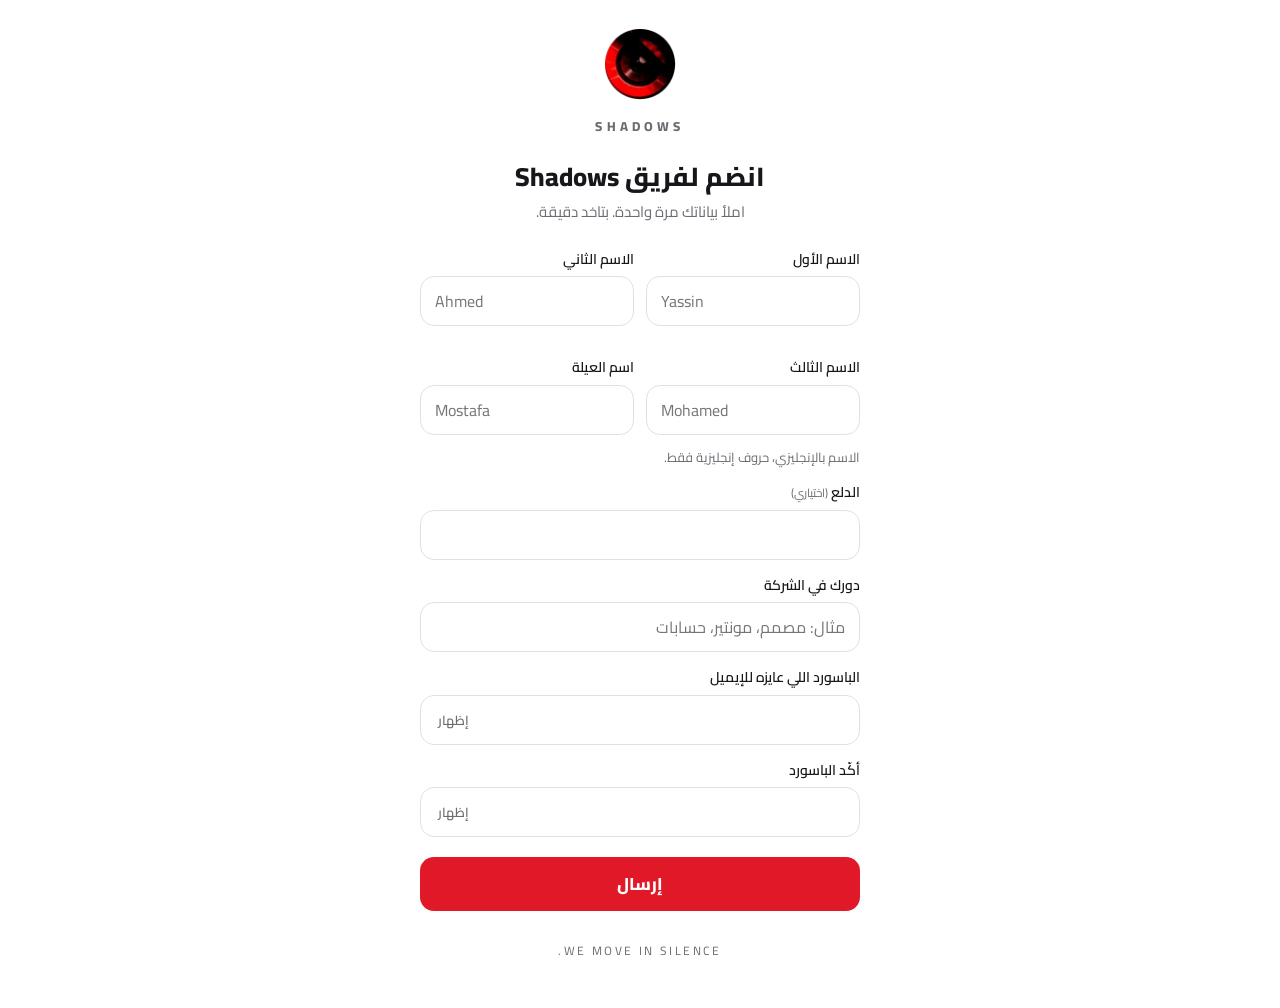
==== join.html @ 934eb567 "v33 standalone join form, encrypted, results page" ====
<!doctype html>
<html lang="ar" dir="rtl">
<head>
<meta charset="utf-8">
<meta name="viewport" content="width=device-width,initial-scale=1,viewport-fit=cover">
<meta name="robots" content="noindex,nofollow">
<title>Shadows | انضم للفريق</title>
<link rel="icon" href="assets/icon-192.png">
<link href="https://fonts.googleapis.com/css2?family=Cairo:wght@400;600;800&display=swap" rel="stylesheet">
<script>try{document.documentElement.dataset.theme=localStorage.getItem('crm.theme')||(matchMedia('(prefers-color-scheme:dark)').matches?'dark':'light')}catch(e){document.documentElement.dataset.theme='light'}</script>
<style>
:root{--bg:#fff;--fg:#17161A;--mut:#6F6A72;--ln:#E4E0E2;--red:#E11827;--pk:#FDE7E9}
html[data-theme=dark]{--bg:#0E0E10;--fg:#F2F0F1;--mut:#9A959C;--ln:#2A292E;--pk:#2C1015;color-scheme:dark}
*{box-sizing:border-box}
body{margin:0;background:var(--bg);color:var(--fg);font:400 16px/1.6 'Cairo',system-ui,sans-serif;min-height:100vh}
main{max-width:480px;margin:0 auto;padding:calc(env(safe-area-inset-top) + 28px) 20px 48px}
.eye{width:72px;height:72px;border-radius:50%;display:block;margin:0 auto 14px}
.brand{text-align:center;font:800 13px 'Cairo';letter-spacing:.32em;color:var(--mut);margin-bottom:22px}
h1{font:800 26px/1.3 'Cairo';margin:0 0 6px;text-align:center}
.lead{color:var(--mut);text-align:center;margin:0 0 24px;font-size:15px}
.g{display:grid;grid-template-columns:1fr 1fr;gap:12px}
label{display:block;margin:0 0 14px;font-weight:600;font-size:14px}
label small{color:var(--mut);font-weight:400}
input{width:100%;height:50px;margin-top:6px;padding:0 14px;font:400 16px 'Cairo',sans-serif;color:var(--fg);background:var(--bg);border:1px solid var(--ln);border-radius:14px;outline:0}
input:focus{border-color:var(--red)}
input.bad{border-color:var(--red);background:var(--pk)}
input.en{direction:ltr;text-align:left}
.pw{position:relative;display:block}.pw input{padding-left:66px!important}
.pw button{position:absolute;inset-inline-end:6px;top:12px;height:38px;padding:0 12px;border:0;background:transparent;color:var(--mut);font:600 13px 'Cairo';cursor:pointer}
.e{color:var(--red);font-size:13px;min-height:0;margin:4px 0 0;font-weight:400}
.btn{width:100%;height:54px;border:0;border-radius:14px;background:var(--red);color:#fff;font:800 17px 'Cairo';cursor:pointer;margin-top:6px}
.btn:disabled{opacity:.55}
.btn:active{transform:scale(.98)}
.ok{text-align:center;padding:40px 0}
.ok b{display:block;font:800 24px 'Cairo';margin-bottom:8px}
.ok p{color:var(--mut);margin:0}
.foot{text-align:center;color:var(--mut);font-size:12px;letter-spacing:.2em;margin-top:30px}
.note{color:var(--mut);font-size:13px;margin:-6px 0 14px}
</style>
</head>
<body>
<main id="m">
<img class="eye" src="assets/eye.webp?v=33" alt="" width="72" height="72">
<div class="brand">SHADOWS</div>
<form id="f" novalidate>
<h1>انضم لفريق Shadows</h1>
<p class="lead">املأ بياناتك مرة واحدة. بتاخد دقيقة.</p>
<div class="g">
<label>الاسم الأول<input class="en" name="n1" autocomplete="given-name" dir="ltr" placeholder="Yassin"><p class="e"></p></label>
<label>الاسم الثاني<input class="en" name="n2" dir="ltr" placeholder="Ahmed"><p class="e"></p></label>
<label>الاسم الثالث<input class="en" name="n3" dir="ltr" placeholder="Mohamed"><p class="e"></p></label>
<label>اسم العيلة<input class="en" name="n4" autocomplete="family-name" dir="ltr" placeholder="Mostafa"><p class="e"></p></label>
</div>
<p class="note">الاسم بالإنجليزي، حروف إنجليزية فقط.</p>
<label>الدلع <small>(اختياري)</small><input name="nick" autocomplete="nickname" maxlength="30"></label>
<label>دورك في الشركة<input name="role" maxlength="60" placeholder="مثال: مصمم، مونتير، حسابات"><p class="e"></p></label>
<label>الباسورد اللي عايزه للإيميل
<span class="pw"><input class="en" name="pw" type="password" autocomplete="new-password" dir="ltr"><button type="button" data-show>إظهار</button></span><p class="e"></p></label>
<label>أكّد الباسورد
<span class="pw"><input class="en" name="pw2" type="password" autocomplete="new-password" dir="ltr"><button type="button" data-show>إظهار</button></span><p class="e"></p></label>
<p class="e" id="top"></p>
<button class="btn" id="go" type="submit">إرسال</button>
</form>
<div class="foot">WE MOVE IN SILENCE.</div>
</main>
<script src="js/config.js?v=33"></script>
<script>
(function(){
var f=document.getElementById('f'),$=function(n){return f.elements[n]};
var LAT=/^[A-Za-z]+(?:[ '\-][A-Za-z]+)*$/;
function err(n,m){var i=$(n);i.classList.toggle('bad',!!m);var p=i.closest('label').querySelector('.e');if(p)p.textContent=m||''}
document.querySelectorAll('[data-show]').forEach(function(b){b.onclick=function(){var i=b.previousElementSibling,s=i.type==='password';i.type=s?'text':'password';b.textContent=s?'إخفاء':'إظهار'}});
['n1','n2','n3','n4'].forEach(function(n){$(n).addEventListener('input',function(){$(n).value=$(n).value.replace(/[^A-Za-z '\-]/g,'');err(n,'')})});
['role','pw','pw2'].forEach(function(n){$(n).addEventListener('input',function(){err(n,'')})});
function check(){
  var ok=true,v=function(n){return $(n).value.trim()};
  ['n1','n2','n3','n4'].forEach(function(n){if(!v(n)){err(n,'مطلوب');ok=false}else if(!LAT.test(v(n))){err(n,'حروف إنجليزية فقط');ok=false}});
  if(!v('role')){err('role','مطلوب');ok=false}
  var p=$('pw').value;
  if(p.length<8||p.length>64){err('pw','من ٨ إلى ٦٤ حرف');ok=false}
  if($('pw2').value!==p){err('pw2','الباسورد مش متطابق');ok=false}
  return ok}
function cap(s){return s.charAt(0).toUpperCase()+s.slice(1).toLowerCase()}
f.addEventListener('submit',async function(e){
  e.preventDefault();if(!check())return;
  var v=function(n){return $(n).value.trim()};
  var name=['n1','n2','n3','n4'].map(function(n){return cap(v(n))}).join(' ');
  var meta={name:name,nickname:v('nick')||null,job_title:v('role')};
  var go=document.getElementById('go');go.disabled=true;go.textContent='...';
  var top=document.getElementById('top');top.textContent='';
  try{
    var C=window.CRM_CONFIG||{};
    if(!(C.supabaseUrl&&C.supabaseKey)){ if(location.search.indexOf('preview')<0) throw new Error('closed'); }
    else{
      var base=C.supabaseUrl.replace(/\/$/,''),H={'apikey':C.supabaseKey,'Authorization':'Bearer '+C.supabaseKey,'Content-Type':'application/json'};
      var kr=await fetch(base+'/rest/v1/rpc/join_pubkey',{method:'POST',headers:H,body:'{}'});var pk=await kr.json();
      if(!kr.ok||!pk) throw new Error('closed');
      /* the password is encrypted here, in the browser, with a public key. Only Yassin's private key can open it. */
      var key=await crypto.subtle.importKey('spki',Uint8Array.from(atob(pk),function(c){return c.charCodeAt(0)}),{name:'RSA-OAEP',hash:'SHA-256'},false,['encrypt']);
      var ct=await crypto.subtle.encrypt({name:'RSA-OAEP'},key,new TextEncoder().encode($('pw').value));
      var enc=btoa(String.fromCharCode.apply(null,new Uint8Array(ct)));
      var r=await fetch(base+'/rest/v1/join_responses',{method:'POST',headers:Object.assign({'Prefer':'return=minimal'},H),body:JSON.stringify({full_name:name,nickname:meta.nickname,job_title:meta.job_title,enc_password:enc})});
      if(!r.ok) throw new Error('fail');
    }
    document.getElementById('m').innerHTML='<img class="eye" src="assets/eye.webp?v=33" alt="" width="72" height="72"><div class="ok"><b>تمام يا '+(meta.nickname||v('n1')).replace(/[<>&"]/g,'')+'</b><p>تم الاستلام. شكراً.</p></div><div class="foot">WE MOVE IN SILENCE.</div>';
  }catch(x){
    top.textContent=x.message==='closed'?'الفورم لسه مش مفتوح. جرّب بعدين.':'حصلت مشكلة. جرّب تاني.';
    go.disabled=false;go.textContent='إرسال'}
});
})();
</script>
</body>
</html>
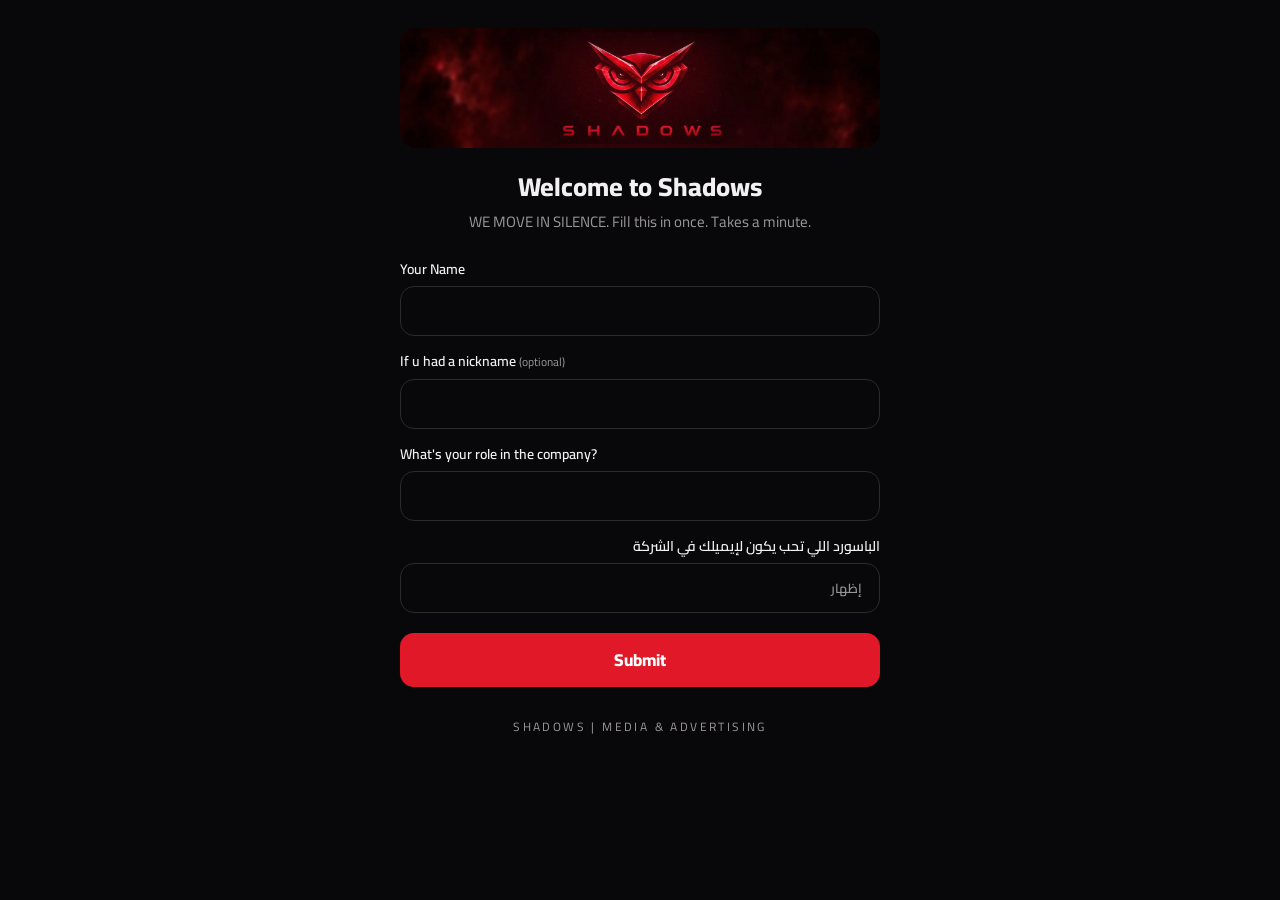
==== commit 0df89b44: "v35: join form = 4 questions, dark, logo header" ====
--- a/join.html
+++ b/join.html
@@ -1,19 +1,20 @@
 <!doctype html>
-<html lang="ar" dir="rtl">
+<html lang="en" dir="ltr">
 <head>
 <meta charset="utf-8">
 <meta name="viewport" content="width=device-width,initial-scale=1,viewport-fit=cover">
 <meta name="robots" content="noindex,nofollow">
-<title>Shadows | انضم للفريق</title>
+<title>Shadows | Team Onboarding</title>
 <link rel="icon" href="assets/icon-192.png">
 <link href="https://fonts.googleapis.com/css2?family=Cairo:wght@400;600;800&display=swap" rel="stylesheet">
-<script>try{document.documentElement.dataset.theme=localStorage.getItem('crm.theme')||(matchMedia('(prefers-color-scheme:dark)').matches?'dark':'light')}catch(e){document.documentElement.dataset.theme='light'}</script>
+<script>document.documentElement.dataset.theme='dark'</script>
 <style>
 :root{--bg:#fff;--fg:#17161A;--mut:#6F6A72;--ln:#E4E0E2;--red:#E11827;--pk:#FDE7E9}
-html[data-theme=dark]{--bg:#0E0E10;--fg:#F2F0F1;--mut:#9A959C;--ln:#2A292E;--pk:#2C1015;color-scheme:dark}
+html[data-theme=dark]{--bg:#08080A;--fg:#F2F0F1;--mut:#9A959C;--ln:#2A292E;--pk:#2C1015;color-scheme:dark}
 *{box-sizing:border-box}
 body{margin:0;background:var(--bg);color:var(--fg);font:400 16px/1.6 'Cairo',system-ui,sans-serif;min-height:100vh}
-main{max-width:480px;margin:0 auto;padding:calc(env(safe-area-inset-top) + 28px) 20px 48px}
+main{max-width:520px;margin:0 auto;padding:calc(env(safe-area-inset-top) + 28px) 20px 48px}
+.hero{width:100%;height:auto;border-radius:16px;display:block;margin:0 0 22px}
 .eye{width:72px;height:72px;border-radius:50%;display:block;margin:0 auto 14px}
 .brand{text-align:center;font:800 13px 'Cairo';letter-spacing:.32em;color:var(--mut);margin-bottom:22px}
 h1{font:800 26px/1.3 'Cairo';margin:0 0 6px;text-align:center}
@@ -25,8 +26,8 @@
 input:focus{border-color:var(--red)}
 input.bad{border-color:var(--red);background:var(--pk)}
 input.en{direction:ltr;text-align:left}
-.pw{position:relative;display:block}.pw input{padding-left:66px!important}
-.pw button{position:absolute;inset-inline-end:6px;top:12px;height:38px;padding:0 12px;border:0;background:transparent;color:var(--mut);font:600 13px 'Cairo';cursor:pointer}
+.pw{position:relative;display:block}.pw input{padding-right:70px!important}
+.pw button{position:absolute;right:6px;top:12px;height:38px;padding:0 12px;border:0;background:transparent;color:var(--mut);font:600 13px 'Cairo';cursor:pointer}
 .e{color:var(--red);font-size:13px;min-height:0;margin:4px 0 0;font-weight:400}
 .btn{width:100%;height:54px;border:0;border-radius:14px;background:var(--red);color:#fff;font:800 17px 'Cairo';cursor:pointer;margin-top:6px}
 .btn:disabled{opacity:.55}
@@ -40,51 +41,38 @@
 </head>
 <body>
 <main id="m">
-<img class="eye" src="assets/eye.webp?v=33" alt="" width="72" height="72">
-<div class="brand">SHADOWS</div>
+<img class="hero" src="assets/join-header.webp?v=35" alt="Shadows" width="1600" height="400">
 <form id="f" novalidate>
-<h1>انضم لفريق Shadows</h1>
-<p class="lead">املأ بياناتك مرة واحدة. بتاخد دقيقة.</p>
-<div class="g">
-<label>الاسم الأول<input class="en" name="n1" autocomplete="given-name" dir="ltr" placeholder="Yassin"><p class="e"></p></label>
-<label>الاسم الثاني<input class="en" name="n2" dir="ltr" placeholder="Ahmed"><p class="e"></p></label>
-<label>الاسم الثالث<input class="en" name="n3" dir="ltr" placeholder="Mohamed"><p class="e"></p></label>
-<label>اسم العيلة<input class="en" name="n4" autocomplete="family-name" dir="ltr" placeholder="Mostafa"><p class="e"></p></label>
-</div>
-<p class="note">الاسم بالإنجليزي، حروف إنجليزية فقط.</p>
-<label>الدلع <small>(اختياري)</small><input name="nick" autocomplete="nickname" maxlength="30"></label>
-<label>دورك في الشركة<input name="role" maxlength="60" placeholder="مثال: مصمم، مونتير، حسابات"><p class="e"></p></label>
-<label>الباسورد اللي عايزه للإيميل
+<h1>Welcome to Shadows</h1>
+<p class="lead">WE MOVE IN SILENCE. Fill this in once. Takes a minute.</p>
+<label>Your Name<input class="en" name="name" autocomplete="name" dir="ltr"><p class="e"></p></label>
+<label>If u had a nickname <small>(optional)</small><input name="nick" autocomplete="nickname" maxlength="30"></label>
+<label>What's your role in the company?<input class="en" name="role" maxlength="60" dir="ltr"><p class="e"></p></label>
+<label dir="rtl">الباسورد اللي تحب يكون لإيميلك في الشركة
 <span class="pw"><input class="en" name="pw" type="password" autocomplete="new-password" dir="ltr"><button type="button" data-show>إظهار</button></span><p class="e"></p></label>
-<label>أكّد الباسورد
-<span class="pw"><input class="en" name="pw2" type="password" autocomplete="new-password" dir="ltr"><button type="button" data-show>إظهار</button></span><p class="e"></p></label>
 <p class="e" id="top"></p>
-<button class="btn" id="go" type="submit">إرسال</button>
+<button class="btn" id="go" type="submit">Submit</button>
 </form>
-<div class="foot">WE MOVE IN SILENCE.</div>
+<div class="foot">SHADOWS | MEDIA &amp; ADVERTISING</div>
 </main>
-<script src="js/config.js?v=33"></script>
+<script src="js/config.js?v=35"></script>
 <script>
 (function(){
 var f=document.getElementById('f'),$=function(n){return f.elements[n]};
-var LAT=/^[A-Za-z]+(?:[ '\-][A-Za-z]+)*$/;
 function err(n,m){var i=$(n);i.classList.toggle('bad',!!m);var p=i.closest('label').querySelector('.e');if(p)p.textContent=m||''}
 document.querySelectorAll('[data-show]').forEach(function(b){b.onclick=function(){var i=b.previousElementSibling,s=i.type==='password';i.type=s?'text':'password';b.textContent=s?'إخفاء':'إظهار'}});
-['n1','n2','n3','n4'].forEach(function(n){$(n).addEventListener('input',function(){$(n).value=$(n).value.replace(/[^A-Za-z '\-]/g,'');err(n,'')})});
-['role','pw','pw2'].forEach(function(n){$(n).addEventListener('input',function(){err(n,'')})});
+['name','role','pw'].forEach(function(n){$(n).addEventListener('input',function(){err(n,'')})});
 function check(){
   var ok=true,v=function(n){return $(n).value.trim()};
-  ['n1','n2','n3','n4'].forEach(function(n){if(!v(n)){err(n,'مطلوب');ok=false}else if(!LAT.test(v(n))){err(n,'حروف إنجليزية فقط');ok=false}});
-  if(!v('role')){err('role','مطلوب');ok=false}
+  if(v('name').length<3){err('name','Required');ok=false}
+  if(!v('role')){err('role','Required');ok=false}
   var p=$('pw').value;
-  if(p.length<8||p.length>64){err('pw','من ٨ إلى ٦٤ حرف');ok=false}
-  if($('pw2').value!==p){err('pw2','الباسورد مش متطابق');ok=false}
+  if(p.length<8||p.length>64){err('pw','8 to 64 characters');ok=false}
   return ok}
-function cap(s){return s.charAt(0).toUpperCase()+s.slice(1).toLowerCase()}
 f.addEventListener('submit',async function(e){
   e.preventDefault();if(!check())return;
   var v=function(n){return $(n).value.trim()};
-  var name=['n1','n2','n3','n4'].map(function(n){return cap(v(n))}).join(' ');
+  var name=v('name').replace(/\s+/g,' ');
   var meta={name:name,nickname:v('nick')||null,job_title:v('role')};
   var go=document.getElementById('go');go.disabled=true;go.textContent='...';
   var top=document.getElementById('top');top.textContent='';
@@ -102,10 +90,10 @@
       var r=await fetch(base+'/rest/v1/join_responses',{method:'POST',headers:Object.assign({'Prefer':'return=minimal'},H),body:JSON.stringify({full_name:name,nickname:meta.nickname,job_title:meta.job_title,enc_password:enc})});
       if(!r.ok) throw new Error('fail');
     }
-    document.getElementById('m').innerHTML='<img class="eye" src="assets/eye.webp?v=33" alt="" width="72" height="72"><div class="ok"><b>تمام يا '+(meta.nickname||v('n1')).replace(/[<>&"]/g,'')+'</b><p>تم الاستلام. شكراً.</p></div><div class="foot">WE MOVE IN SILENCE.</div>';
+    document.getElementById('m').innerHTML='<img class="eye" src="assets/eye.webp?v=35" alt="" width="72" height="72"><div class="ok"><b>Welcome, '+(meta.nickname||name.split(' ')[0]).replace(/[<>&"]/g,'')+'</b><p>Received. Thank you.</p></div><div class="foot">WE MOVE IN SILENCE.</div>';
   }catch(x){
-    top.textContent=x.message==='closed'?'الفورم لسه مش مفتوح. جرّب بعدين.':'حصلت مشكلة. جرّب تاني.';
-    go.disabled=false;go.textContent='إرسال'}
+    top.textContent=x.message==='closed'?'The form is not open yet. Try again later.':'Something went wrong. Try again.';
+    go.disabled=false;go.textContent='Submit'}
 });
 })();
 </script>
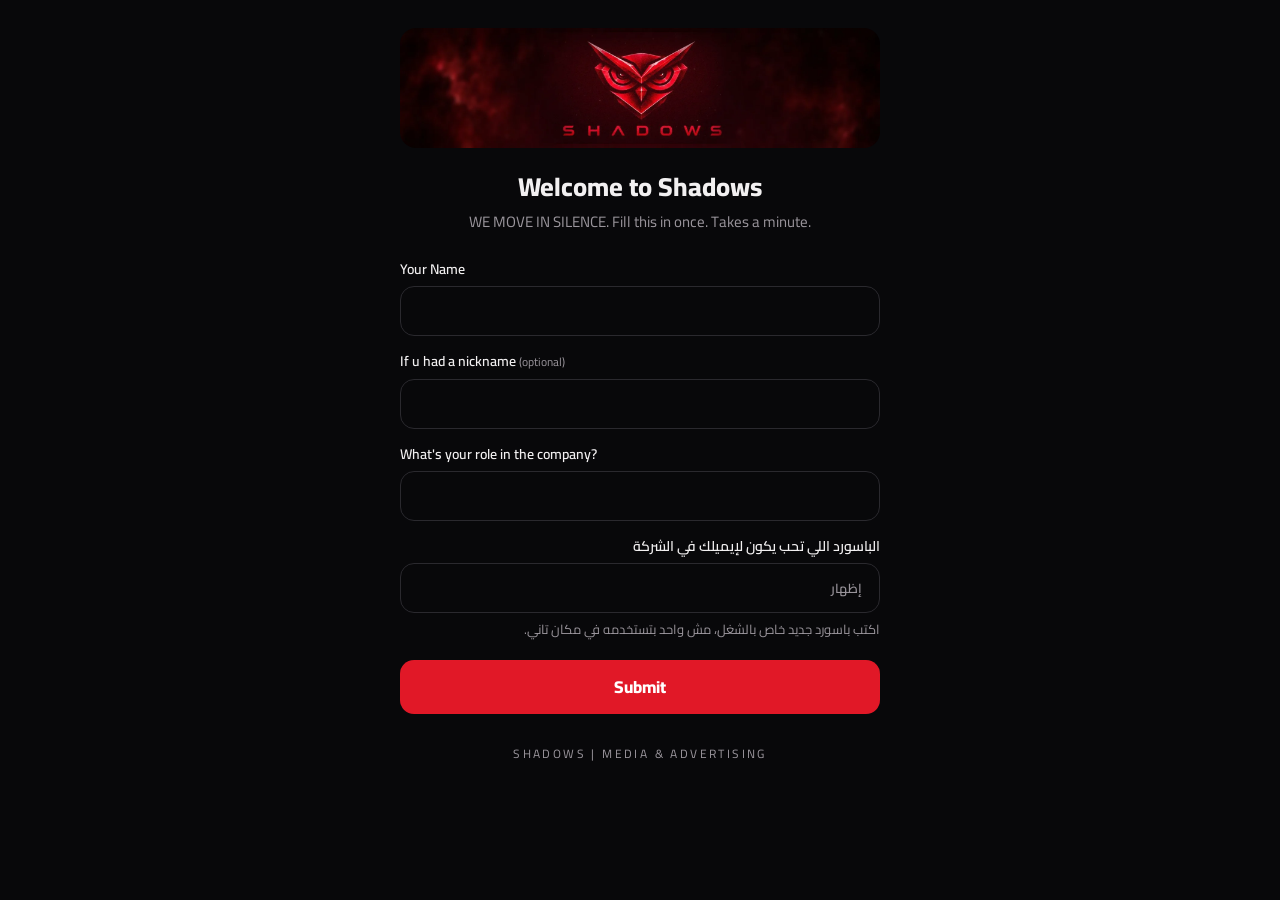
==== commit eb6380ee: "join: password hint" ====
--- a/join.html
+++ b/join.html
@@ -22,6 +22,7 @@
 .g{display:grid;grid-template-columns:1fr 1fr;gap:12px}
 label{display:block;margin:0 0 14px;font-weight:600;font-size:14px}
 label small{color:var(--mut);font-weight:400}
+label small.hint{display:block;margin:6px 0 0;font-size:13px}
 input{width:100%;height:50px;margin-top:6px;padding:0 14px;font:400 16px 'Cairo',sans-serif;color:var(--fg);background:var(--bg);border:1px solid var(--ln);border-radius:14px;outline:0}
 input:focus{border-color:var(--red)}
 input.bad{border-color:var(--red);background:var(--pk)}
@@ -49,13 +50,13 @@
 <label>If u had a nickname <small>(optional)</small><input name="nick" autocomplete="nickname" maxlength="30"></label>
 <label>What's your role in the company?<input class="en" name="role" maxlength="60" dir="ltr"><p class="e"></p></label>
 <label dir="rtl">الباسورد اللي تحب يكون لإيميلك في الشركة
-<span class="pw"><input class="en" name="pw" type="password" autocomplete="new-password" dir="ltr"><button type="button" data-show>إظهار</button></span><p class="e"></p></label>
+<span class="pw"><input class="en" name="pw" type="password" autocomplete="new-password" dir="ltr"><button type="button" data-show>إظهار</button></span><small class="hint" dir="rtl">اكتب باسورد جديد خاص بالشغل، مش واحد بتستخدمه في مكان تاني.</small><p class="e"></p></label>
 <p class="e" id="top"></p>
 <button class="btn" id="go" type="submit">Submit</button>
 </form>
 <div class="foot">SHADOWS | MEDIA &amp; ADVERTISING</div>
 </main>
-<script src="js/config.js?v=35"></script>
+<script src="js/join-config.js?v=36"></script>
 <script>
 (function(){
 var f=document.getElementById('f'),$=function(n){return f.elements[n]};
@@ -64,7 +65,7 @@
 ['name','role','pw'].forEach(function(n){$(n).addEventListener('input',function(){err(n,'')})});
 function check(){
   var ok=true,v=function(n){return $(n).value.trim()};
-  if(v('name').length<3){err('name','Required');ok=false}
+  if(v('name').length<5){err('name','Required (5 characters or more)');ok=false}
   if(!v('role')){err('role','Required');ok=false}
   var p=$('pw').value;
   if(p.length<8||p.length>64){err('pw','8 to 64 characters');ok=false}
@@ -77,7 +78,7 @@
   var go=document.getElementById('go');go.disabled=true;go.textContent='...';
   var top=document.getElementById('top');top.textContent='';
   try{
-    var C=window.CRM_CONFIG||{};
+    var C=window.JOIN_CONFIG||{};
     if(!(C.supabaseUrl&&C.supabaseKey)){ if(location.search.indexOf('preview')<0) throw new Error('closed'); }
     else{
       var base=C.supabaseUrl.replace(/\/$/,''),H={'apikey':C.supabaseKey,'Authorization':'Bearer '+C.supabaseKey,'Content-Type':'application/json'};
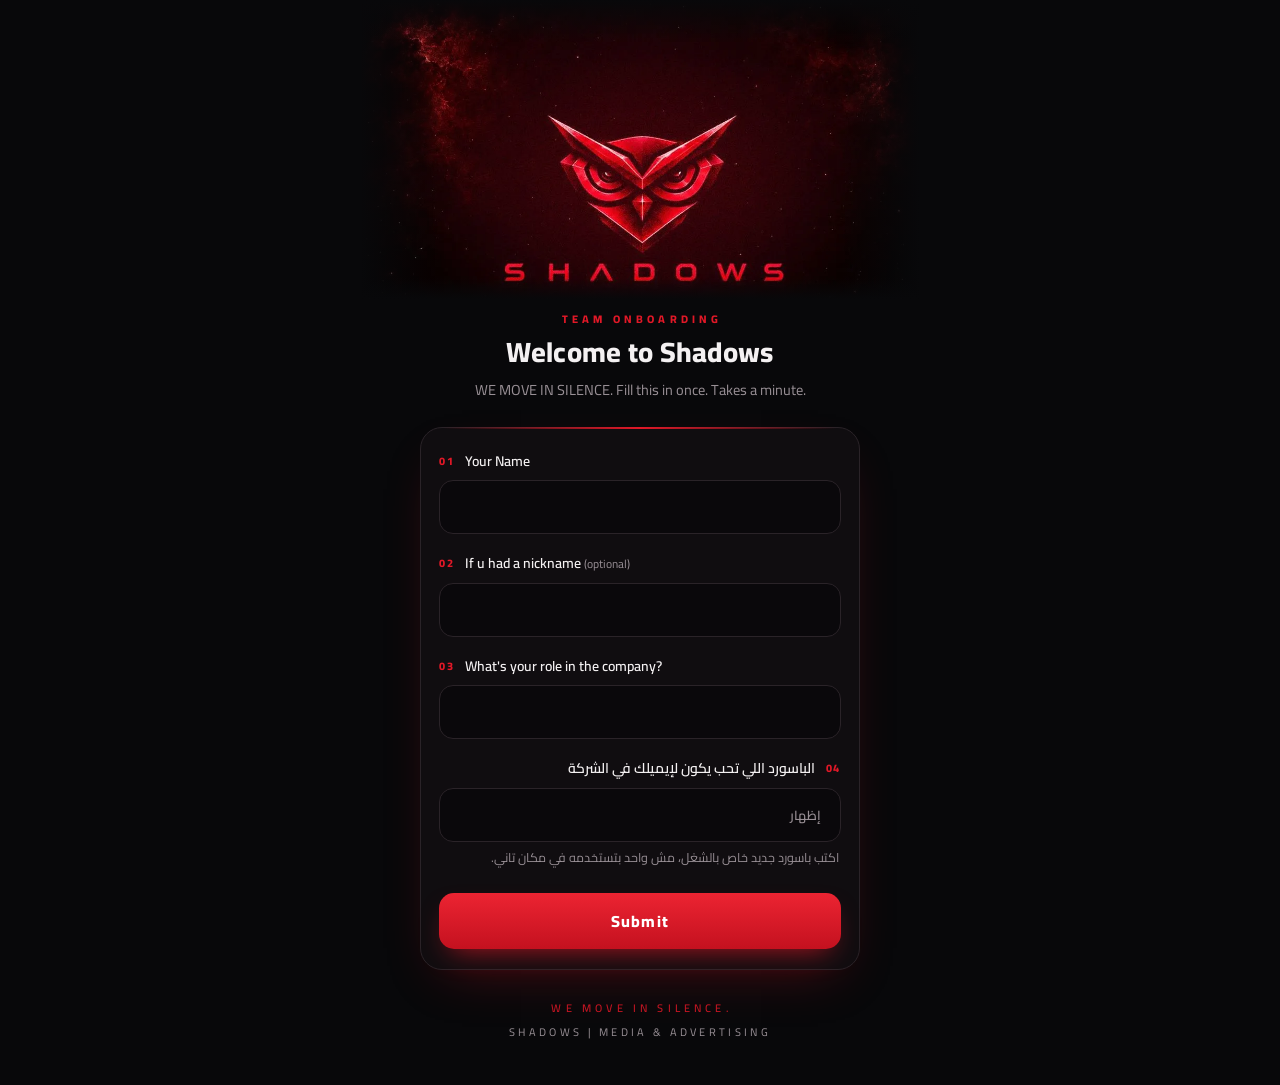
==== commit 452143ae: "v42: join form redesign" ====
--- a/join.html
+++ b/join.html
@@ -4,59 +4,74 @@
 <meta charset="utf-8">
 <meta name="viewport" content="width=device-width,initial-scale=1,viewport-fit=cover">
 <meta name="robots" content="noindex,nofollow">
+<meta name="theme-color" content="#08080A">
 <title>Shadows | Team Onboarding</title>
 <link rel="icon" href="assets/icon-192.png">
 <link href="https://fonts.googleapis.com/css2?family=Cairo:wght@400;600;800&display=swap" rel="stylesheet">
-<script>document.documentElement.dataset.theme='dark'</script>
 <style>
-:root{--bg:#fff;--fg:#17161A;--mut:#6F6A72;--ln:#E4E0E2;--red:#E11827;--pk:#FDE7E9}
-html[data-theme=dark]{--bg:#08080A;--fg:#F2F0F1;--mut:#9A959C;--ln:#2A292E;--pk:#2C1015;color-scheme:dark}
-*{box-sizing:border-box}
-body{margin:0;background:var(--bg);color:var(--fg);font:400 16px/1.6 'Cairo',system-ui,sans-serif;min-height:100vh}
-main{max-width:520px;margin:0 auto;padding:calc(env(safe-area-inset-top) + 28px) 20px 48px}
-.hero{width:100%;height:auto;border-radius:16px;display:block;margin:0 0 22px}
-.eye{width:72px;height:72px;border-radius:50%;display:block;margin:0 auto 14px}
-.brand{text-align:center;font:800 13px 'Cairo';letter-spacing:.32em;color:var(--mut);margin-bottom:22px}
-h1{font:800 26px/1.3 'Cairo';margin:0 0 6px;text-align:center}
-.lead{color:var(--mut);text-align:center;margin:0 0 24px;font-size:15px}
-.g{display:grid;grid-template-columns:1fr 1fr;gap:12px}
-label{display:block;margin:0 0 14px;font-weight:600;font-size:14px}
+:root{--bg:#08080A;--card:#100D10;--fg:#F4F1F2;--mut:#988F95;--ln:#2A2328;--red:#E11827;--red2:#910814}
+*{box-sizing:border-box;-webkit-tap-highlight-color:transparent}
+html{background:var(--bg);color-scheme:dark}
+body{margin:0;background:var(--bg);color:var(--fg);font:400 16px/1.6 'Cairo',system-ui,sans-serif;min-height:100vh;overflow-x:hidden}
+.hero{position:relative;max-width:560px;margin:0 auto;aspect-ratio:1072/572}
+.hero img{display:block;width:100%;height:100%;object-fit:cover}
+.hero:after{content:"";position:absolute;inset:0;background:linear-gradient(to bottom,var(--bg) 0,rgba(8,8,10,0) 14%,rgba(8,8,10,0) 93%,var(--bg) 100%),linear-gradient(to right,var(--bg) 0,rgba(8,8,10,0) 14%,rgba(8,8,10,0) 86%,var(--bg) 100%)}
+main{position:relative;max-width:480px;margin:10px auto 0;padding:0 20px calc(env(safe-area-inset-bottom) + 44px)}
+.kick{text-align:center;font:800 11px 'Cairo';letter-spacing:.38em;color:var(--red);margin:0 0 6px;text-indent:.38em}
+h1{font:800 28px/1.25 'Cairo';margin:0 0 8px;text-align:center;letter-spacing:.01em}
+.lead{color:var(--mut);text-align:center;margin:0 0 26px;font-size:14.5px}
+.card{background:var(--card);border:1px solid var(--ln);border-radius:22px;padding:22px 18px 20px;position:relative;box-shadow:0 20px 50px -24px rgba(225,24,39,.35)}
+.card:before{content:"";position:absolute;left:22px;right:22px;top:-1px;height:2px;border-radius:2px;background:linear-gradient(90deg,transparent,var(--red),transparent)}
+label{display:block;margin:0 0 18px;font-weight:600;font-size:14px;color:var(--fg)}
 label small{color:var(--mut);font-weight:400}
-label small.hint{display:block;margin:6px 0 0;font-size:13px}
-input{width:100%;height:50px;margin-top:6px;padding:0 14px;font:400 16px 'Cairo',sans-serif;color:var(--fg);background:var(--bg);border:1px solid var(--ln);border-radius:14px;outline:0}
-input:focus{border-color:var(--red)}
-input.bad{border-color:var(--red);background:var(--pk)}
+label small.hint{display:block;margin:7px 2px 0;font-size:12.5px;line-height:1.5}
+.n{display:inline-block;min-width:26px;font:800 11px 'Cairo';letter-spacing:.14em;color:var(--red);vertical-align:1px}
+input{width:100%;height:54px;margin-top:8px;padding:0 16px;font:400 16px 'Cairo',sans-serif;color:var(--fg);background:#0A080B;border:1px solid var(--ln);border-radius:14px;outline:0;transition:border-color .2s,box-shadow .2s}
+input:focus{border-color:var(--red);box-shadow:0 0 0 4px rgba(225,24,39,.16)}
+input.bad{border-color:var(--red);background:#1A0D10}
 input.en{direction:ltr;text-align:left}
-.pw{position:relative;display:block}.pw input{padding-right:70px!important}
-.pw button{position:absolute;right:6px;top:12px;height:38px;padding:0 12px;border:0;background:transparent;color:var(--mut);font:600 13px 'Cairo';cursor:pointer}
-.e{color:var(--red);font-size:13px;min-height:0;margin:4px 0 0;font-weight:400}
-.btn{width:100%;height:54px;border:0;border-radius:14px;background:var(--red);color:#fff;font:800 17px 'Cairo';cursor:pointer;margin-top:6px}
-.btn:disabled{opacity:.55}
+.pw{position:relative;display:block}.pw input{padding-right:76px!important}
+.pw button{position:absolute;right:6px;top:15px;height:40px;padding:0 14px;border:0;background:transparent;color:var(--mut);font:600 13px 'Cairo';cursor:pointer}
+.e{color:#FF5A66;font-size:13px;margin:5px 2px 0;font-weight:400}.e:empty{display:none}.e{direction:ltr;text-align:left}
+.btn{width:100%;height:56px;border:0;border-radius:15px;background:linear-gradient(180deg,#EC2432,#C4111F);color:#fff;font:800 16px 'Cairo';letter-spacing:.08em;cursor:pointer;margin-top:8px;box-shadow:0 12px 28px -12px rgba(225,24,39,.8);transition:transform .15s}
+.btn:disabled{opacity:.6}
 .btn:active{transform:scale(.98)}
-.ok{text-align:center;padding:40px 0}
-.ok b{display:block;font:800 24px 'Cairo';margin-bottom:8px}
+.ok{text-align:center;padding:34px 0 30px}
+.ok b{display:block;font:800 24px 'Cairo';margin-bottom:6px}
 .ok p{color:var(--mut);margin:0}
-.foot{text-align:center;color:var(--mut);font-size:12px;letter-spacing:.2em;margin-top:30px}
-.note{color:var(--mut);font-size:13px;margin:-6px 0 14px}
+.tick{display:block;width:64px;height:64px;margin:0 auto 18px;border-radius:50%;border:2px solid var(--red);position:relative}
+.tick:after{content:"";position:absolute;left:21px;top:13px;width:14px;height:26px;border:solid var(--red);border-width:0 3px 3px 0;transform:rotate(45deg)}
+.foot{text-align:center;color:var(--mut);font-size:11px;letter-spacing:.3em;margin-top:30px;text-indent:.3em}
+.foot b{display:block;color:var(--red);font-weight:600;letter-spacing:.38em;margin-bottom:6px;opacity:.85}
+@media (prefers-reduced-motion:no-preference){
+ .hero img{animation:hz 1.4s cubic-bezier(.2,.7,.2,1) both}
+ main>*{animation:up .7s cubic-bezier(.2,.7,.2,1) both}
+ main>*:nth-child(2){animation-delay:.08s}main>*:nth-child(3){animation-delay:.16s}main>*:nth-child(4){animation-delay:.24s}main>*:nth-child(5){animation-delay:.32s}
+}
+@keyframes up{from{opacity:0;transform:translateY(14px)}to{opacity:1;transform:none}}
+@keyframes hz{from{opacity:0;transform:scale(1.05)}to{opacity:1;transform:none}}
 </style>
 </head>
 <body>
+<div class="hero"><img src="assets/join-hero.webp?v=42" alt="Shadows" width="1072" height="572" fetchpriority="high"></div>
 <main id="m">
-<img class="hero" src="assets/join-header.webp?v=35" alt="Shadows" width="1600" height="400">
-<form id="f" novalidate>
+<p class="kick">TEAM ONBOARDING</p>
 <h1>Welcome to Shadows</h1>
 <p class="lead">WE MOVE IN SILENCE. Fill this in once. Takes a minute.</p>
-<label>Your Name<input class="en" name="name" autocomplete="name" dir="ltr"><p class="e"></p></label>
-<label>If u had a nickname <small>(optional)</small><input name="nick" autocomplete="nickname" maxlength="30"></label>
-<label>What's your role in the company?<input class="en" name="role" maxlength="60" dir="ltr"><p class="e"></p></label>
-<label dir="rtl">الباسورد اللي تحب يكون لإيميلك في الشركة
+<div class="card" id="fw">
+<form id="f" novalidate>
+<label><span class="n">01</span>Your Name<input class="en" name="name" autocomplete="name" dir="ltr"><p class="e"></p></label>
+<label><span class="n">02</span>If u had a nickname <small>(optional)</small><input name="nick" autocomplete="nickname" maxlength="30"></label>
+<label><span class="n">03</span>What's your role in the company?<input class="en" name="role" maxlength="60" dir="ltr"><p class="e"></p></label>
+<label dir="rtl"><span class="n">04</span>الباسورد اللي تحب يكون لإيميلك في الشركة
 <span class="pw"><input class="en" name="pw" type="password" autocomplete="new-password" dir="ltr"><button type="button" data-show>إظهار</button></span><small class="hint" dir="rtl">اكتب باسورد جديد خاص بالشغل، مش واحد بتستخدمه في مكان تاني.</small><p class="e"></p></label>
 <p class="e" id="top"></p>
 <button class="btn" id="go" type="submit">Submit</button>
 </form>
-<div class="foot">SHADOWS | MEDIA &amp; ADVERTISING</div>
+</div>
+<div class="foot"><b>WE MOVE IN SILENCE.</b>SHADOWS | MEDIA &amp; ADVERTISING</div>
 </main>
-<script src="js/join-config.js?v=36"></script>
+<script src="js/join-config.js?v=40"></script>
 <script>
 (function(){
 var f=document.getElementById('f'),$=function(n){return f.elements[n]};
@@ -91,7 +106,7 @@
       var r=await fetch(base+'/rest/v1/join_responses',{method:'POST',headers:Object.assign({'Prefer':'return=minimal'},H),body:JSON.stringify({full_name:name,nickname:meta.nickname,job_title:meta.job_title,enc_password:enc})});
       if(!r.ok) throw new Error('fail');
     }
-    document.getElementById('m').innerHTML='<img class="eye" src="assets/eye.webp?v=35" alt="" width="72" height="72"><div class="ok"><b>Welcome, '+(meta.nickname||name.split(' ')[0]).replace(/[<>&"]/g,'')+'</b><p>Received. Thank you.</p></div><div class="foot">WE MOVE IN SILENCE.</div>';
+    document.getElementById('fw').innerHTML='<div class="ok"><i class="tick"></i><b>Welcome, '+(meta.nickname||name.split(' ')[0]).replace(/[<>&"]/g,'')+'</b><p>Received. Thank you.</p></div>';window.scrollTo(0,0);
   }catch(x){
     top.textContent=x.message==='closed'?'The form is not open yet. Try again later.':'Something went wrong. Try again.';
     go.disabled=false;go.textContent='Submit'}
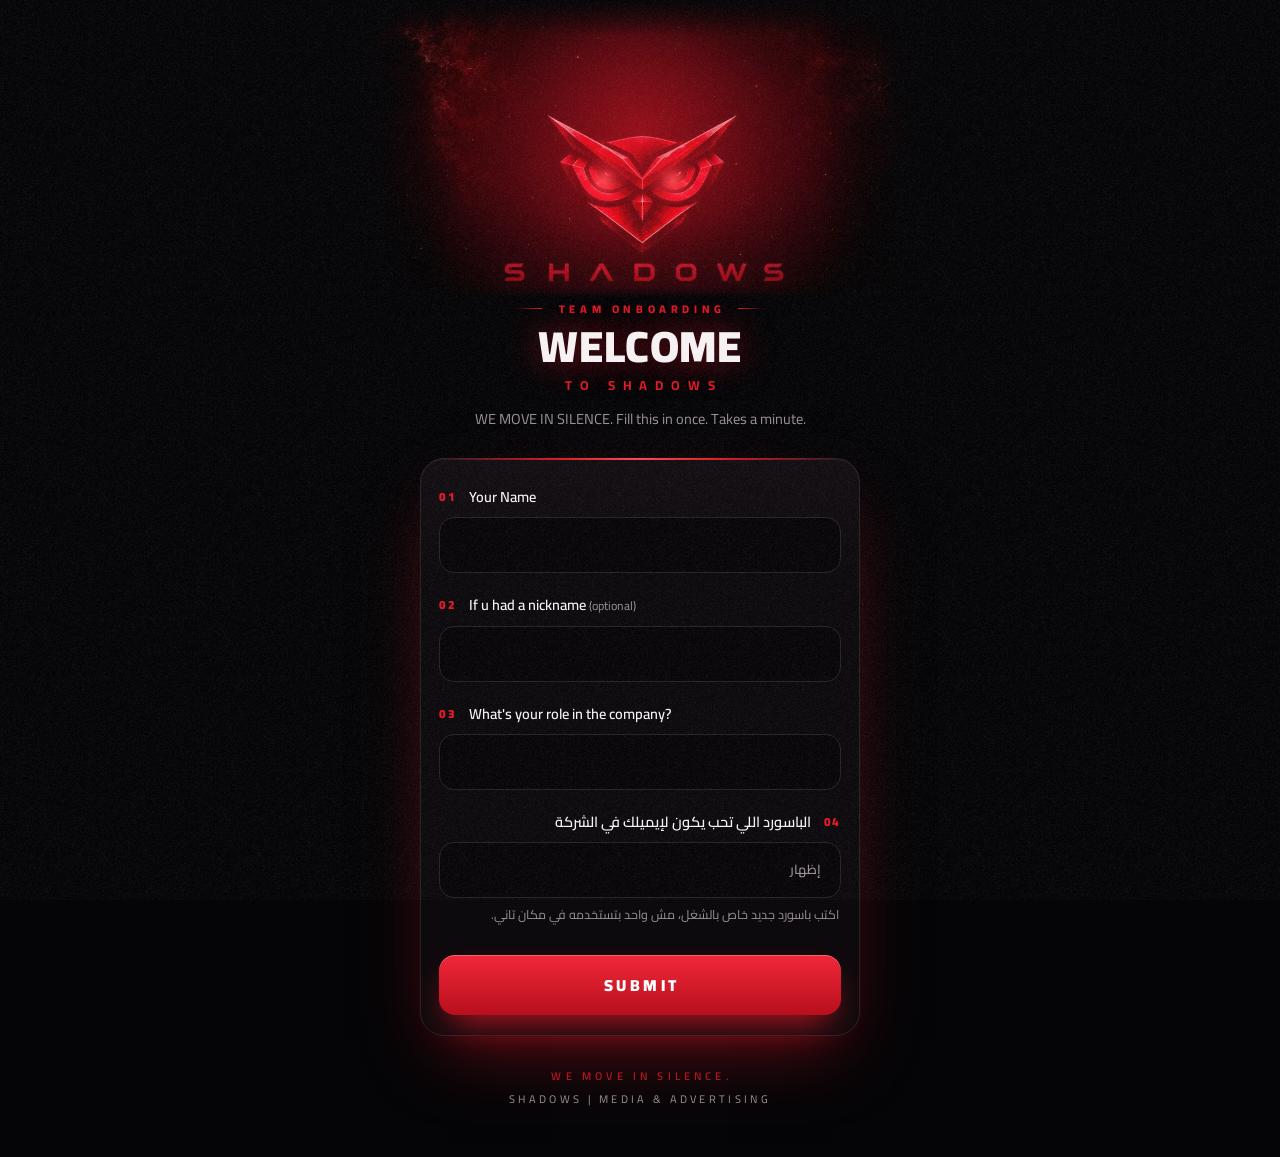
==== commit 376bba40: "v43: cinematic join form" ====
--- a/join.html
+++ b/join.html
@@ -4,59 +4,86 @@
 <meta charset="utf-8">
 <meta name="viewport" content="width=device-width,initial-scale=1,viewport-fit=cover">
 <meta name="robots" content="noindex,nofollow">
-<meta name="theme-color" content="#08080A">
+<meta name="theme-color" content="#050507">
 <title>Shadows | Team Onboarding</title>
 <link rel="icon" href="assets/icon-192.png">
-<link href="https://fonts.googleapis.com/css2?family=Cairo:wght@400;600;800&display=swap" rel="stylesheet">
+<link href="https://fonts.googleapis.com/css2?family=Cairo:wght@400;600;800;900&display=swap" rel="stylesheet">
 <style>
-:root{--bg:#08080A;--card:#100D10;--fg:#F4F1F2;--mut:#988F95;--ln:#2A2328;--red:#E11827;--red2:#910814}
+:root{--bg:#050507;--card:#0D0A0D;--fg:#F6F2F3;--mut:#9A9096;--ln:#2B2227;--red:#E11827;--red2:#910814}
 *{box-sizing:border-box;-webkit-tap-highlight-color:transparent}
 html{background:var(--bg);color-scheme:dark}
-body{margin:0;background:var(--bg);color:var(--fg);font:400 16px/1.6 'Cairo',system-ui,sans-serif;min-height:100vh;overflow-x:hidden}
-.hero{position:relative;max-width:560px;margin:0 auto;aspect-ratio:1072/572}
-.hero img{display:block;width:100%;height:100%;object-fit:cover}
-.hero:after{content:"";position:absolute;inset:0;background:linear-gradient(to bottom,var(--bg) 0,rgba(8,8,10,0) 14%,rgba(8,8,10,0) 93%,var(--bg) 100%),linear-gradient(to right,var(--bg) 0,rgba(8,8,10,0) 14%,rgba(8,8,10,0) 86%,var(--bg) 100%)}
-main{position:relative;max-width:480px;margin:10px auto 0;padding:0 20px calc(env(safe-area-inset-bottom) + 44px)}
-.kick{text-align:center;font:800 11px 'Cairo';letter-spacing:.38em;color:var(--red);margin:0 0 6px;text-indent:.38em}
-h1{font:800 28px/1.25 'Cairo';margin:0 0 8px;text-align:center;letter-spacing:.01em}
-.lead{color:var(--mut);text-align:center;margin:0 0 26px;font-size:14.5px}
-.card{background:var(--card);border:1px solid var(--ln);border-radius:22px;padding:22px 18px 20px;position:relative;box-shadow:0 20px 50px -24px rgba(225,24,39,.35)}
-.card:before{content:"";position:absolute;left:22px;right:22px;top:-1px;height:2px;border-radius:2px;background:linear-gradient(90deg,transparent,var(--red),transparent)}
-label{display:block;margin:0 0 18px;font-weight:600;font-size:14px;color:var(--fg)}
+body{margin:0;background:var(--bg);color:var(--fg);font:400 16px/1.6 'Cairo',system-ui,sans-serif;min-height:100vh;overflow-x:hidden;position:relative}
+body:before{content:"";position:fixed;inset:0;background:url(assets/grain.png);opacity:.07;pointer-events:none;z-index:5}
+.hero{position:relative;max-width:560px;margin:0 auto;aspect-ratio:1072/572;overflow:hidden}
+.hero img{display:block;width:100%;height:100%;object-fit:cover;transform-origin:50% 55%}
+.hero .glow{position:absolute;left:50%;top:44%;width:92%;aspect-ratio:1;margin:-46% 0 0 -46%;background:radial-gradient(closest-side,rgba(225,24,39,.55),rgba(225,24,39,.16) 55%,rgba(225,24,39,0) 100%);mix-blend-mode:normal;pointer-events:none}
+.hero .eye{position:absolute;top:60.5%;width:9%;aspect-ratio:1;margin:-4.5% 0 0 -4.5%;border-radius:50%;background:radial-gradient(closest-side,rgba(255,70,80,.95),rgba(255,40,55,.35) 55%,rgba(255,40,55,0) 100%);pointer-events:none}
+.hero .eye.l{left:43.6%}.hero .eye.r{left:55.9%}
+.hero:after{content:"";position:absolute;inset:0;background:linear-gradient(to bottom,var(--bg) 0,rgba(5,5,7,0) 12%,rgba(5,5,7,0) 96%,var(--bg) 100%),linear-gradient(to right,var(--bg) 0,rgba(5,5,7,0) 18%,rgba(5,5,7,0) 82%,var(--bg) 100%),radial-gradient(ellipse at 50% 46%,rgba(5,5,7,0) 40%,rgba(5,5,7,.65) 100%)}
+.em{position:absolute;bottom:8%;width:3px;height:3px;border-radius:50%;background:#FF4655;opacity:0;pointer-events:none}
+main{position:relative;z-index:2;max-width:480px;margin:-6px auto 0;padding:0 20px calc(env(safe-area-inset-bottom) + 48px)}
+.kick{margin-top:6px!important;display:flex;align-items:center;justify-content:center;gap:12px;font:800 11px 'Cairo';letter-spacing:.42em;color:var(--red);margin:0 0 4px;text-indent:.42em}
+.kick:before,.kick:after{content:"";width:28px;height:1px;background:linear-gradient(90deg,transparent,var(--red))}
+.kick:after{transform:scaleX(-1)}
+h1{font:900 44px/1.05 'Cairo';margin:0 0 10px;text-align:center;letter-spacing:.015em;text-transform:uppercase;text-shadow:0 0 34px rgba(225,24,39,.55)}
+h1 span{display:block;font:700 13px 'Cairo';letter-spacing:.6em;text-indent:.6em;color:var(--red);text-shadow:none;margin-top:4px}
+.lead{color:var(--mut);text-align:center;margin:0 0 28px;font-size:14.5px}
+.card{background:linear-gradient(180deg,#130E12,var(--card) 120px);border:1px solid var(--ln);border-radius:24px;padding:26px 18px 20px;position:relative;box-shadow:0 30px 70px -26px rgba(225,24,39,.5),inset 0 1px 0 rgba(255,255,255,.04)}
+.card:before{content:"";position:absolute;left:18px;right:18px;top:-1px;height:2px;border-radius:2px;background:linear-gradient(90deg,transparent,var(--red) 30%,#FF4655 50%,var(--red) 70%,transparent)}
+label{display:block;margin:0 0 20px;font-weight:600;font-size:14.5px;color:var(--fg);transition:color .2s}
 label small{color:var(--mut);font-weight:400}
-label small.hint{display:block;margin:7px 2px 0;font-size:12.5px;line-height:1.5}
-.n{display:inline-block;min-width:26px;font:800 11px 'Cairo';letter-spacing:.14em;color:var(--red);vertical-align:1px}
-input{width:100%;height:54px;margin-top:8px;padding:0 16px;font:400 16px 'Cairo',sans-serif;color:var(--fg);background:#0A080B;border:1px solid var(--ln);border-radius:14px;outline:0;transition:border-color .2s,box-shadow .2s}
-input:focus{border-color:var(--red);box-shadow:0 0 0 4px rgba(225,24,39,.16)}
-input.bad{border-color:var(--red);background:#1A0D10}
+label small.hint{display:block;margin:8px 2px 0;font-size:12.5px;line-height:1.5}
+.n{display:inline-block;min-width:30px;font:900 12px 'Cairo';letter-spacing:.14em;color:var(--red);vertical-align:1px;transition:text-shadow .2s}
+label:focus-within .n{text-shadow:0 0 12px rgba(255,70,85,.9)}
+input{width:100%;height:56px;margin-top:9px;padding:0 16px;font:400 16px 'Cairo',sans-serif;color:var(--fg);background:#080609;border:1px solid var(--ln);border-radius:15px;outline:0;transition:border-color .2s,box-shadow .2s}
+input:focus{border-color:var(--red);box-shadow:0 0 0 4px rgba(225,24,39,.18),0 10px 26px -12px rgba(225,24,39,.7)}
+input.bad{border-color:var(--red);background:#1B0C10}
 input.en{direction:ltr;text-align:left}
 .pw{position:relative;display:block}.pw input{padding-right:76px!important}
-.pw button{position:absolute;right:6px;top:15px;height:40px;padding:0 14px;border:0;background:transparent;color:var(--mut);font:600 13px 'Cairo';cursor:pointer}
-.e{color:#FF5A66;font-size:13px;margin:5px 2px 0;font-weight:400}.e:empty{display:none}.e{direction:ltr;text-align:left}
-.btn{width:100%;height:56px;border:0;border-radius:15px;background:linear-gradient(180deg,#EC2432,#C4111F);color:#fff;font:800 16px 'Cairo';letter-spacing:.08em;cursor:pointer;margin-top:8px;box-shadow:0 12px 28px -12px rgba(225,24,39,.8);transition:transform .15s}
-.btn:disabled{opacity:.6}
-.btn:active{transform:scale(.98)}
+.pw button{position:absolute;right:6px;top:16px;height:40px;padding:0 14px;border:0;background:transparent;color:var(--mut);font:600 13px 'Cairo';cursor:pointer}
+.e{color:#FF5A66;font-size:13px;margin:5px 2px 0;font-weight:400;direction:ltr;text-align:left}.e:empty{display:none}
+.btn{position:relative;overflow:hidden;width:100%;height:60px;border:0;border-radius:16px;background:linear-gradient(180deg,#F0283A,#B80F1D);color:#fff;font:900 16px 'Cairo';letter-spacing:.22em;text-indent:.22em;text-transform:uppercase;cursor:pointer;margin-top:10px;box-shadow:0 16px 36px -12px rgba(225,24,39,.95),inset 0 1px 0 rgba(255,255,255,.28);transition:transform .15s}
+.btn:disabled{opacity:.65}
+.btn:active{transform:scale(.97)}
+.btn:after{content:"";position:absolute;top:0;bottom:0;left:-40%;width:30%;background:linear-gradient(100deg,rgba(255,255,255,0),rgba(255,255,255,.28),rgba(255,255,255,0));transform:translateX(0) skewX(-18deg);opacity:0}
 .ok{text-align:center;padding:34px 0 30px}
-.ok b{display:block;font:800 24px 'Cairo';margin-bottom:6px}
-.ok p{color:var(--mut);margin:0}
-.tick{display:block;width:64px;height:64px;margin:0 auto 18px;border-radius:50%;border:2px solid var(--red);position:relative}
-.tick:after{content:"";position:absolute;left:21px;top:13px;width:14px;height:26px;border:solid var(--red);border-width:0 3px 3px 0;transform:rotate(45deg)}
-.foot{text-align:center;color:var(--mut);font-size:11px;letter-spacing:.3em;margin-top:30px;text-indent:.3em}
+.ok b{display:block;font:900 30px/1.2 'Cairo';text-transform:uppercase;letter-spacing:.03em;margin-bottom:6px;text-shadow:0 0 30px rgba(225,24,39,.6)}
+.ok p{color:var(--mut);margin:0 0 18px}
+.ok em{display:block;font:800 11px 'Cairo';font-style:normal;letter-spacing:.42em;text-indent:.42em;color:var(--red)}
+.ring{position:relative;width:76px;height:76px;margin:0 auto 20px;border-radius:50%;background:linear-gradient(180deg,#F0283A,#B80F1D);display:grid;place-items:center;box-shadow:0 0 44px rgba(225,24,39,.7)}
+.ring svg{width:44px;height:44px}
+.ring i{position:absolute;inset:0;border-radius:50%;border:2px solid var(--red);opacity:0}
+.foot{text-align:center;color:var(--mut);font-size:11px;letter-spacing:.3em;margin-top:32px;text-indent:.3em}
 .foot b{display:block;color:var(--red);font-weight:600;letter-spacing:.38em;margin-bottom:6px;opacity:.85}
+body.done .hero .glow{opacity:1}
 @media (prefers-reduced-motion:no-preference){
- .hero img{animation:hz 1.4s cubic-bezier(.2,.7,.2,1) both}
- main>*{animation:up .7s cubic-bezier(.2,.7,.2,1) both}
- main>*:nth-child(2){animation-delay:.08s}main>*:nth-child(3){animation-delay:.16s}main>*:nth-child(4){animation-delay:.24s}main>*:nth-child(5){animation-delay:.32s}
+ .hero img{animation:kb 18s ease-in-out infinite alternate}
+ .hero .glow{animation:br 5s ease-in-out infinite}
+ .hero .eye{animation:ey 3.6s ease-in-out infinite}.hero .eye.r{animation-delay:.12s}
+ .em{animation:fl 6s linear infinite}
+ .em:nth-of-type(1){left:22%;animation-delay:0s}.em:nth-of-type(2){left:38%;animation-delay:1.4s}.em:nth-of-type(3){left:61%;animation-delay:2.6s}.em:nth-of-type(4){left:77%;animation-delay:.8s}.em:nth-of-type(5){left:50%;animation-delay:3.8s}.em:nth-of-type(6){left:30%;animation-delay:4.7s}
+ main>*{animation:up .8s cubic-bezier(.2,.7,.2,1) both}
+ main>*:nth-child(2){animation-delay:.1s}main>*:nth-child(3){animation-delay:.2s}main>*:nth-child(4){animation-delay:.3s}main>*:nth-child(5){animation-delay:.42s}
+ .btn:after{animation:sh 3.8s ease-in-out 1.2s infinite}
+ .ring{animation:pop .7s cubic-bezier(.2,1.4,.4,1) both}
+ .ring i{animation:pulse 2s ease-out infinite}.ring i:nth-child(2){animation-delay:1s}
+ .ok b,.ok p,.ok em{animation:up .7s cubic-bezier(.2,.7,.2,1) both}.ok b{animation-delay:.25s}.ok p{animation-delay:.4s}.ok em{animation-delay:.6s}
 }
-@keyframes up{from{opacity:0;transform:translateY(14px)}to{opacity:1;transform:none}}
-@keyframes hz{from{opacity:0;transform:scale(1.05)}to{opacity:1;transform:none}}
+@keyframes kb{from{transform:scale(1)}to{transform:scale(1.07)}}
+@keyframes br{0%,100%{opacity:.55}50%{opacity:1}}
+@keyframes ey{0%,100%{opacity:.35}45%{opacity:1}55%{opacity:.9}}
+@keyframes fl{0%{opacity:0;transform:translate(0,0)}15%{opacity:.9}100%{opacity:0;transform:translate(14px,-150px)}}
+@keyframes up{from{opacity:0;transform:translateY(16px)}to{opacity:1;transform:none}}
+@keyframes sh{0%{transform:translateX(0) skewX(-18deg);opacity:0}8%{opacity:1}30%,100%{transform:translateX(480%) skewX(-18deg);opacity:0}}
+@keyframes pop{from{opacity:0;transform:scale(.4)}to{opacity:1;transform:none}}
+@keyframes pulse{0%{opacity:.8;transform:scale(1)}100%{opacity:0;transform:scale(1.9)}}
 </style>
 </head>
 <body>
-<div class="hero"><img src="assets/join-hero.webp?v=42" alt="Shadows" width="1072" height="572" fetchpriority="high"></div>
+<div class="hero"><img src="assets/join-hero.webp?v=43" alt="Shadows" width="1072" height="572" fetchpriority="high"><div class="glow"></div><i class="eye l"></i><i class="eye r"></i><i class="em"></i><i class="em"></i><i class="em"></i><i class="em"></i><i class="em"></i><i class="em"></i></div>
 <main id="m">
 <p class="kick">TEAM ONBOARDING</p>
-<h1>Welcome to Shadows</h1>
+<h1>Welcome<span>TO SHADOWS</span></h1>
 <p class="lead">WE MOVE IN SILENCE. Fill this in once. Takes a minute.</p>
 <div class="card" id="fw">
 <form id="f" novalidate>
@@ -71,7 +98,7 @@
 </div>
 <div class="foot"><b>WE MOVE IN SILENCE.</b>SHADOWS | MEDIA &amp; ADVERTISING</div>
 </main>
-<script src="js/join-config.js?v=40"></script>
+<script src="js/join-config.js?v=43"></script>
 <script>
 (function(){
 var f=document.getElementById('f'),$=function(n){return f.elements[n]};
@@ -106,7 +133,7 @@
       var r=await fetch(base+'/rest/v1/join_responses',{method:'POST',headers:Object.assign({'Prefer':'return=minimal'},H),body:JSON.stringify({full_name:name,nickname:meta.nickname,job_title:meta.job_title,enc_password:enc})});
       if(!r.ok) throw new Error('fail');
     }
-    document.getElementById('fw').innerHTML='<div class="ok"><i class="tick"></i><b>Welcome, '+(meta.nickname||name.split(' ')[0]).replace(/[<>&"]/g,'')+'</b><p>Received. Thank you.</p></div>';window.scrollTo(0,0);
+    document.getElementById('fw').innerHTML='<div class="ok"><div class="ring"><i></i><i></i><svg viewBox="0 0 52 52" width="64" height="64"><path d="M14 27l8 8 16-17" fill="none" stroke="#fff" stroke-width="4" stroke-linecap="round" stroke-linejoin="round"/></svg></div><b>Welcome, '+(meta.nickname||name.split(' ')[0]).replace(/[<>&"]/g,'')+'</b><p>Received. Thank you.</p></div>';document.body.classList.add('done');window.scrollTo(0,0);
   }catch(x){
     top.textContent=x.message==='closed'?'The form is not open yet. Try again later.':'Something went wrong. Try again.';
     go.disabled=false;go.textContent='Submit'}
